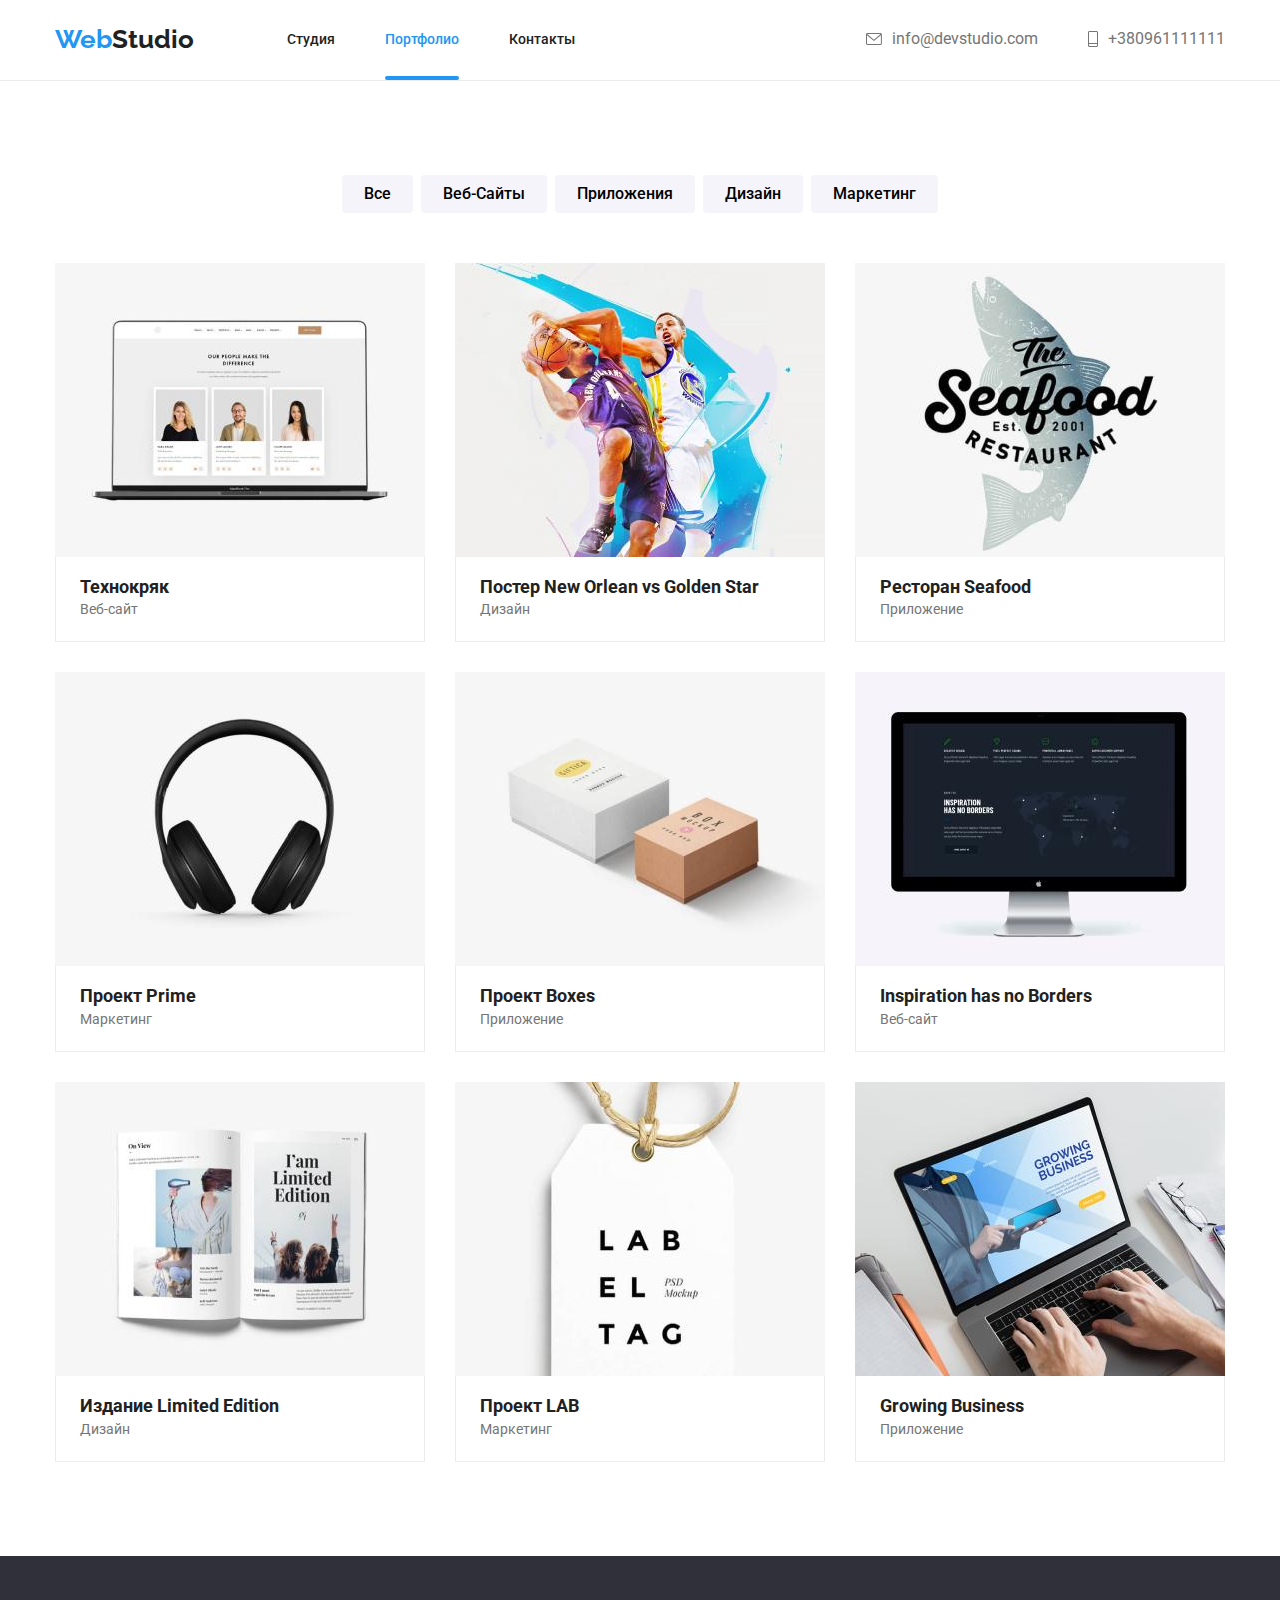
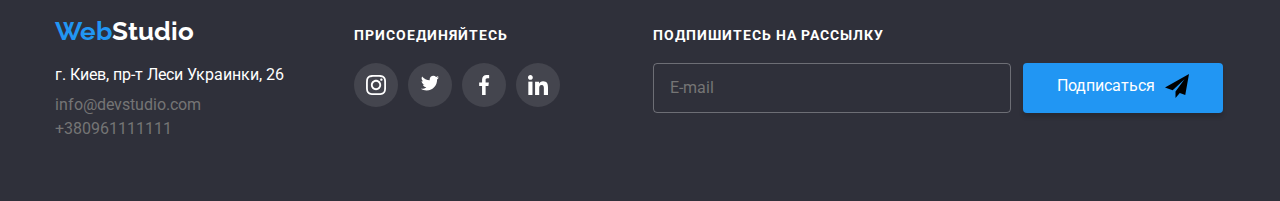
==== portfolio.html @ ad700676 "dz_6" ====
<!DOCTYPE html>
<html lang="en">
<head>
    <meta charset="UTF-8">
    <meta name="viewport" content="width=device-width, initial-scale=1.0">
    <link rel="stylesheet" type="text/css" href="./css/modern-normalize.css">
    <link rel="preconnect" href="https://fonts.gstatic.com">
    <link href="https://fonts.googleapis.com/css2?family=Raleway:wght@700&display=swap" rel="stylesheet">
    <link rel="preconnect" href="https://fonts.gstatic.com">
    <link href="https://fonts.googleapis.com/css2?family=Raleway:wght@700&family=Roboto:wght@400;500;700;900&display=swap" rel="stylesheet">
    <link rel="stylesheet" type="text/css" href="./css/style.css">
    <title>Portfolio</title>
</head>
<body>
    <header class="header">
        <div class="container header-block">
            <nav class="header-nav">
                <a class="logo" href="./index.html"><span class="logo-color">web</span>Studio</a>
                <ul class="menu">
                    <li class="menu-item"><a class="menu-link" href="./index.html">студия</a></li>
                    <li class="menu-item"><a class="menu-link current" href="./portfolio.html">портфолио</a></li>
                    <li class="menu-item"><a class="menu-link" href="#contacts">контакты</a></li>
                </ul>
            </nav>
            <ul class="contact">
                <li class="contact-item">
                    <a class="contact-link" href="mailto:info@devstudio.com">
                        <svg class="icon-contact" width="16" height="12">
                            <use href="./images/sprite.svg#icon-envelope"></use>
                        </svg>
                        info@devstudio.com
                    </a>
                </li>
                <li class="contact-item">
                    <a class="contact-link" href="tel:+380961111111">
                        <svg class="icon-contact" width="10" height="16">
                            <use href="./images/sprite.svg#icon-phone"></use>
                        </svg>
                        +380961111111
                    </a>
                </li>
            </ul>
        </div>
    </header>
    <main>
        <section class="section">
            <div class="container">
                <h1 class="title-none"></h1>
                <ul class="filter">
                    <li class="filter-option">
                        <button class="filter-button" type="button">все</button>
                    </li>
                    <li class="filter-option">
                        <button class="filter-button" type="button">веб-сайты</button>
                    </li>
                    <li class="filter-option">
                        <button class="filter-button" type="button">
                            приложения
                        </button>
                    </li>
                    <li class="filter-option">
                        <button class="filter-button" type="button">дизайн</button>
                    </li>
                    <li class="filter-option">
                        <button class="filter-button" type="button">маркетинг</button>
                    </li>
                </ul>
                <ul class="all-portfolio">
                    <li class="portfolio-item">
                        <article class="card">
                            <a class="card-link" href="#">
                                <div class="block-hidden">
                                    <div class="thumb-block">
                                        <img src="./images/Технокряк.jpg" width="370" height="294" alt="Технокряк">
                                    </div>
                                </div>
                                <div class="card-content">
                                    <h2 class="h4">Технокряк</h2>
                                    <p class="text program-type">Веб-сайт</p>
                                </div>
                            </a>
                        </article>
                    </li>
                    <li class="portfolio-item">
                        <article class="card">
                            <a href="#" class="card-link">
                                <div class="block-hidden">
                                    <div class="thumb-block">
                                        <img src="./images/New_Orlean_vs_Golden_Star.jpg" width="370" height="294" alt="дизайн New_Orlean_vs_Golden_Star">
                                    </div>
                                </div>
                                <div class="card-content">
                                    <h2 class="h4">Постер New Orlean vs Golden Star</h2>
                                    <p class="text program-type">Дизайн</p>
                                </div>
                            </a>
                        </article>
                    </li>
                    <li class="portfolio-item">
                        <article class="card">
                            <a href="#" class="card-link">
                                <div class="block-hidden">
                                    <div class="thumb-block">
                                        <img src="./images/Seafood.jpg" width="370" height="294" alt="Ресторан Seafoodк">
                                    </div>
                                </div>
                                <div class="card-content">
                                    <h2 class="h4">Ресторан Seafood</h2>
                                    <p class="text program-type">Приложение</p>
                                </div>
                            </a>
                        </article>
                    </li>
                    <li class="portfolio-item">
                        <article class="card">
                            <a href="#" class="card-link">
                                <div class="block-hidden">
                                    <div class="thumb-block">
                                        <img src="./images/prime.jpg" width="370" height="294" alt="Проект prime">
                                    </div>
                                </div>
                                <div class="card-content">
                                    <h2 class="h4">Проект Prime</h2>
                                    <p class="text program-type">Маркетинг</p>
                                </div>
                            </a>
                        </article>
                    </li>
                    <li class="portfolio-item">
                        <article class="card">
                            <a href="#" class="card-link">
                                <div class="block-hidden">
                                    <div class="thumb-block">
                                        <img src="./images/boxes.jpg" width="370" height="294" alt="Проект Boxes">
                                    </div>
                                </div>
                                <div class="card-content">
                                    <h2 class="h4">Проект Boxes</h2>
                                    <p class="text program-type">Приложение</p>
                                </div>
                            </a>
                        </article>
                    </li>
                    <li class="portfolio-item">
                        <article class="card">
                            <a href="#" class="card-link">
                                <div class="block-hidden">
                                    <div class="thumb-block">
                                        <img src="./images/inspiration_has_no_Borders.jpg" width="370" height="294" alt="сайт inspiration has no Borders">
                                    </div>
                                </div>
                                <div class="card-content">
                                    <h2 class="h4">Inspiration has no Borders</h2>
                                    <p class="text program-type">Веб-сайт</p>
                                </div>
                            </a> 
                        </article>
                    </li>
                    <li class="portfolio-item">
                        <article class="card">
                            <a href="#" class="card-link">
                                <div class="block-hidden">
                                    <div class="thumb-block">
                                        <img src="./images/Limited_Edition.jpg" width="370" height="294" alt="Издание Limited Edition">
                                    </div>
                                </div>
                                <div class="card-content">
                                    <h2 class="h4">Издание Limited Edition</h2>
                                    <p class="text program-type">Дизайн</p>
                                </div>
                            </a>
                        </article>
                    </li>
                    <li class="portfolio-item">
                        <article class="card">
                            <a href="#" class="card-link">
                                <div class="block-hidden">
                                    <div class="thumb-block">
                                        <img src="./images/lab.jpg" width="370" height="294" alt="Проект LAB">
                                    </div>
                                </div>
                                <div class="card-content">
                                    <h2 class="h4">Проект LAB</h2>
                                    <p class="text program-type">Маркетинг</p>
                                </div>
                            </a>
                        </article>
                    </li>
                    <li class="portfolio-item">
                        <article class="card">
                            <a href="#" class="card-link">
                                <div class="block-hidden"> 
                                    <div class="thumb-block">
                                        <img src="./images/Growing_business.jpg" width="370" height="294" alt="Приложение Growing business">
                                    </div>
                                </div>
                                <div class="card-content">
                                    <h2 class="h4">Growing Business</h2>
                                <p class="text program-type">Приложение</p>
                                </div>
                            </a>
                        </article>
                    </li>
                </ul>
            </div> 
        </section>
    </main>
    <footer class="footer">
        <div class="container row">
            <div class="footer-info">
                <a class="logo logo-footer" href="index.html"><span class="logo-color">web</span>Studio</a>
                <address class="address" id="contacts">
                    <p class="address-current">г. Киев, пр-т Леси Украинки, 26</p>
                    <ul class="contact contact-footer">
                        <li class="footer-item">
                            <a class="footer-contact-link" href="mailto:info@devstudio.com">info@devstudio.com</a>
                        </li>
                        <li class="footer-item">
                            <a class="footer-contact-link" href="tel:+380961111111">+380961111111</a>
                        </li>
                    </ul>
                </address>
            </div>
            <div class="footer-social">
                <h3 class="h3 h3-footer">присоединяйтесь</h3>
                <ul class="link-social">
                    <li class="social-item footer-social-item">
                        <a class="social-link" href="#">
                            <svg class="footer-social-logo" width="20" height="20">
                                <use href="./images/sprite.svg#icon-instagram"></use>
                            </svg>
                        </a>
                    </li>
                    <li class="social-item footer-social-item">
                        <a class="social-link" href="#">
                            <svg class="footer-social-logo" width="20" height="16.25">
                                <use href="./images/sprite.svg#icon-twitter"></use>
                            </svg>
                        </a>
                    </li>
                    <li class="social-item footer-social-item">
                        <a class="social-link" href="#">
                            <svg class="footer-social-logo" width="20" height="20">
                                <use href="./images/sprite.svg#icon-facebook"></use>
                            </svg>
                        </a>
                    </li>
                    <li class="social-item footer-social-item">
                        <a class="social-link" href="#">
                            <svg class="footer-social-logo" width="20" height="20">
                                <use href="./images/sprite.svg#icon-linkedin"></use>
                            </svg>
                        </a>
                    </li>
                </ul>
            </div>
            <div class="footer-form">
                <h3 class="h3 h3-footer">Подпишитесь на рассылку</h3>
                <div class="footer-form-block">
                    <label>
                        <input class="input-style" type="email" name="email-footer" placeholder="E-mail">
                    </label>
                    <button type="submit" class="footer-form-button">
                        <p class="button-title">Подписаться</p>
                        <svg class="icond-send" width="24" height="24">
                            <use href="./images/icons.svg#icon-icon-send"></use>
                        </svg>
                    </button>
                </div>
            </div>
        </div>
    </footer>
    <script src="./js/modal.js"></script>
</body>
</html>
---- css/style.css ----
:root {
    --color-text:#212121;
    --color-hover:#2196F3;
    --color-silver:#757575;
    --color-white:#ffffff;
    --color-svg:#AFB1B8;
}

body {
    font-family: 'Roboto';
    background: #ffffff;
    color: var(--color-text);
    margin: 0;
    padding: 0;
    margin: 0;
}

.container {
    max-width: 1200px;
    margin: 0 auto;
    padding: 0 15px;
}

/*header*/

.header {
    padding: 24px 0 25px 0;
    border-bottom: 1px solid #ECECEC;
}

.header-block {
    display: flex;
    justify-content: space-between;
}

.logo {
    font-family: 'Raleway';
    font-weight: 700;
    font-size: 26px;
    line-height: 30.52px;
    text-transform: capitalize;
    color:var(--color-text);
    text-decoration: none;
    margin-right: 93px;
}

.logo .logo-color {
    color:var(--color-hover);
}

.header-nav {
    display: flex;
    align-items: center;
}

.menu {
    display: flex;
}

.menu .menu-link.current {
    color:var(--color-hover);
}

.current:after {
    content:'';
    position: absolute;
    width: 100%;
    height: 4px;
    border-radius:2px;
    background-color:var(--color-hover);
    bottom: -32px;
    right: 0;
}

.menu-link {
    font-weight: 500;
    font-size: 14px;
    text-transform: capitalize;
    color: var(--color-text);
    text-decoration: none;
    transition: color 250ms cubic-bezier(0.4, 0, 0.2, 1);
}

.menu-link:hover,
.menu-link:focus {
    color:var(--color-hover);
}

.menu-item {
    margin-right: 50px;
    position: relative;
}

.menu-item:nth-child(3) {
    margin-right: 0;
}

.contact {
    display: flex;
    align-items: center;
    padding: 0;
}

.contact-link {
    color:var(--color-silver);
    fill: var(--color-silver);
    display: flex;
    align-items:center;
    transition: color 250ms cubic-bezier(0.4, 0, 0.2, 1),fill 250ms cubic-bezier(0.4, 0, 0.2, 1);
}

.contact-item:nth-child(1){
    margin-right: 50px;
}

.icon-contact {
    margin: 0 10px 0 0;
    transition: color 250ms cubic-bezier(0.4, 0, 0.2, 1),fill 250ms cubic-bezier(0.4, 0, 0.2, 1);
}

.contact-link:hover,
.contact-link:focus,
.icon-contact:hover,
.icon-contact:focus {
    color:var(--color-hover);
    fill: var(--color-hover); 
}

/*main*/

.section {
    padding: 94px 0;
}

.slider {
    max-width: 1600px;
    margin: 0 auto;
    background-image:
    linear-gradient(
        rgba(47, 48, 58, 0.4),
        rgba(47, 48, 58, 0.4)
        ),
    url(../images/background.jpg);
    background-position: center;
    background-repeat: no-repeat;
    text-align: center;
    padding: 200px 0;
}

.order-service {
    background: #2196F3;
    color: #ffffff;
    font-weight: 700;
    font-size: 16px;
    line-height: 30px;
    padding: 10px 32px;
    border-radius: 4px;
    border: none;
    cursor: pointer;
}

.title-none {
    visibility: hidden;
}

.h1 {
    font-weight: 900;
    text-transform: uppercase;
    color:var(--color-white);
    font-size: 44px;
    margin-bottom: 30px;
    line-height: 60px;
}

.h2 {
    font-weight: 700;
    font-size: 36px;
    color:var(--color-text);
    text-align: center;
    margin-bottom: 50px;
}

.h3 {
    margin-bottom: 10px;
    font-size: 14px;
    font-weight: 700;
    color:var(--color-text);
    text-transform: uppercase;
}

.h4 {
    font-weight: 700;
    color:var(--color-text);
    font-size: 18px;
}

.warranty {
    display: flex;
    justify-content: space-between;
}

.waranty-advantage {
    max-width: 270px;
    letter-spacing: 0.04em;
    margin: 0;
}

.icons-advantage {
    background: #F5F4FA;
    text-align: center;
    padding:25px 0 25px 0;
    border-radius: 4px;
    margin-bottom: 30px;
}
.diagram {
    padding:33.2px 0 33.11px 0;
}

.main-team {
    background:#F5F4FA;
}

.services {
    padding-top:0;
}

.services-img {
    display: flex;
    justify-content: space-between;
}

.services-item {
    position: relative;
}

.services-text {
    position: absolute;
    bottom: 0;
    margin: 0;
    width: 100%;
    padding: 27px 0;
    text-align: center;
    text-transform: uppercase;
    letter-spacing: 0.03em;
    color:#ffffff;
    font-size: 14px;
    background: rgba(47, 48, 58, 0.8);
}

.link-social {
    display: flex;
    justify-content: center;
    margin-top: 10px;
    fill:#ffffff;
}

.social-item {
    border-radius:50%;
    margin-right: 10px;
}

.social-link {
    display: block;
    padding: 12px;
    border-radius:50%;
    cursor: pointer;
    transition: background-color 250ms cubic-bezier(0.4, 0, 0.2, 1);
}

.social-logo {
    fill:#AFB1B8;
    display: block; 
    transition: fill 250ms cubic-bezier(0.4, 0, 0.2, 1); 
}

.social-link:hover,
.social-link:focus {
    background-color:var(--color-hover);
}

.social-link:hover .social-logo,
.social-link:focus .social-logo{
    display: block;
    fill: #ffffff;
}

.our-team {
    background:#F5F4FA;
}
.team-block {
    display: flex;
    justify-content: space-between;
}

.specialist {
    background:#ffffff;
    text-align: center;
    box-shadow: 0px 1px 3px rgba(0, 0, 0, 0.12), 0px 1px 1px rgba(0, 0, 0, 0.14), 0px 2px 1px rgba(0, 0, 0, 0.2);
    border-radius: 0px 0px 4px 4px;
}

.specialist-block {
    padding: 30px 0;
}

.team {
    text-transform: capitalize;
}

.text {
    font-size:14px;
    Line-height:24px;
    margin: 0;
    color:var(--color-silver);
}

.logo-company {
    display: inline-flex;
}

.company-link {
    display: block;
    margin-right: 29px;
    padding: 16px 31px;
    border: 1px solid #AFB1B8;
    border-radius: 4px;
    fill: var(--color-svg);
    cursor: pointer;
    transition: background-color 250ms cubic-bezier(0.4, 0, 0.2, 1),border-color 250ms cubic-bezier(0.4, 0, 0.2, 1);
}

.company-link:hover,
.company-link:focus {
    border-color: var(--color-hover);
}

.company-logo {
    fill: var(--color-svg);
    transition: fill 250ms cubic-bezier(0.4, 0, 0.2, 1);    
}

.company-link:hover .company-logo,
.company-link:focus .company-logo {
    display: inline-block;
    fill:var(--color-hover);
}

.company-link:nth-child(6) {
    margin: 0;
}

/*portfolio*/

.filter {
    display: flex;
    justify-content: center;
    margin-bottom: 50px;
}

.filter-option {
    margin-right:8px;
}

.filter-option:nth-child(5) {
    margin: 0;
}

.filter-button {
    font-weight: 500;
    font-size: 16px;
    padding: 6px 22px;
    line-height: 26px;
    letter-spacing: 3%;
    background-color: #F5F4FA;
    border-radius: 4px;
    border: none;
    text-transform: capitalize;
    cursor: pointer;
    transition: background-color 250ms cubic-bezier(0.4, 0, 0.2, 1),color 250ms cubic-bezier(0.4, 0, 0.2, 1);
}

.filter-button:hover,
.filter-button:focus {
    background: #2196F3;
    color: #ffffff;
    transition: background-color 250ms cubic-bezier(0.4, 0, 0.2, 1);
    box-shadow: 0px 3px 1px rgba(0, 0, 0, 0.1), 0px 1px 2px rgba(0, 0, 0, 0.08), 0px 2px 2px rgba(0, 0, 0, 0.12);
}

.all-portfolio {
    display: flex;
    flex-wrap: wrap;
    margin:-30px 0 0 -30px;
}

.all-portfolio .portfolio-item {
    flex-basis: calc(100% / 3 - 30px);
}

.portfolio-item {
    margin: 30px 0 0 30px;
}

.block-hidden {
    overflow: hidden;
}

.thumb-block {
    position: relative;
}

.thumb-block::before {
    display: inline-block;
    position: absolute;
    content: 'Технокряк это современная площадка распространения коронавируса.Компании используют эту платформу для цифрового шпионажа и атак на защищённыесервера конкурентов.';
    width: 100%;
    height: 100%;
    background: rgba(33, 150, 243, 0.9);
    opacity: 0;
    transform: translateY(100%);
    transition: transform 250ms cubic-bezier(0.4, 0, 0.2, 1);
    top: 0;
    left: 0;
    margin: 0;
    font-size: 18px;
    line-height: 28px;
    letter-spacing: 0.03em;
    color:var(--color-white);
    padding: 65px 24px;
    text-align: left;
}

.card-link:hover .thumb-block::before,
.card-link:focus .thumb-block::before {
    transform: translateY(0%);
    opacity: 1;
}

.card-link:hover,
.card-link:focus {
    display: block;
    cursor: pointer;
    box-shadow: 0px 1px 1px rgba(0, 0, 0, 0.12), 0px 4px 4px rgba(0, 0, 0, 0.06), 1px 4px 6px rgba(0, 0, 0, 0.16);
}

.card-content {
    border: solid #ECECEC;
    border-width: 0 1px 1px 1px;
    transition: border-color 250ms cubic-bezier(0.4, 0, 0.2, 1);
    padding:20px 24px; 
}

/*footer*/

.footer {
    background:#2F303A;
    padding: 60px 0;
}

.row {
    display: flex;
    align-items:baseline;
}

.logo-footer {
    margin: 0;
    color:#ffffff;
}

.address {
    font-style: normal;
    margin-top: 20px;
}

.address-current {
    margin: 0;
    color:var(--color-white);
}

.contact-footer {
    display: block;
    line-height: 24px;
    margin-top: 9px;
}

.footer-contact-link {
    color:var(--color-silver);
}

.footer-contact-link:hover,
.footer-contact-link:focus {
    color:var(--color-hover);
}

.footer-social {
    margin-left: 70px;
}

.footer-social-logo {
    fill:#ffffff;
    display: block;  
}

.h3-footer {
    color:#ffffff;
    letter-spacing: 1px;
    margin-bottom: 20px;
}

.footer-social-item {
    background-color: #44454e;
    border-radius:50%;
    margin-right: 10px;
    fill: #ffffff;
}

.footer-social-item:nth-child(4) {
    margin-right: 0;
}

.footer-form {
    margin-left: 93px;
}

.footer-form-block {
    display: flex;
}

.input-style {
    width: 358px;
    height: 50px;
    border: 1px solid rgba(255, 255, 255, 0.3);
    border-radius:4px;
    background:transparent;
    padding-left: 16px;
}

.input-style:focus {
    color:var(--color-white);
}

.footer-form-button {
    display: flex;
    margin-left: 12px;
    background:var(--color-hover);
    color:var(--color-white);
    font-size: 16px;
    box-shadow: 0px 4px 4px rgba(0, 0, 0, 0.15);
    border-radius: 4px;
    border: none;
    text-transform: capitalize;
    cursor: pointer;
}

.button-title {
    margin: 0;
    padding:13px 0 13px 28px;
}

.icond-send {
    margin: 10px 28px 10px 10px;
}
/*modal*/
.backdrop {
    position: fixed;
    top: 0;
    left: 0;
    width: 100%;
    height: 100%;
    background: rgba(0, 0, 0, 0.2);
    transition: opacity 250ms cubic-bezier(0.4, 0, 0.2, 1);
}

.backdrop.is-hidden {
    opacity: 0;
    pointer-events: none;
    visibility: hidden;
}

.modal {
    position: absolute;
    top: 50%;
    left: 50%;
    transform:translate(-50%, -50%);
    width: 528px;
    height: 581px;
    border-radius: 4px;
    background:#ffffff;
    box-shadow: 0px 1px 3px rgba(0, 0, 0, 0.12), 0px 1px 1px rgba(0, 0, 0, 0.14), 0px 2px 1px rgba(0, 0, 0, 0.2);
}

.close-modal {
    position: absolute;
    right: 8px;
    top: 8px;
    border: 1px solid var(--color-svg);
    border-radius:50%;
    padding: 9px 9px 10px 10px;
    background-color:transparent;
    cursor: pointer;
}

.form-title {
    margin: 40px 39px 0 41px;
    text-align: center;
    font-weight: bold;
    font-size: 21.44px;
}

.text-modal {
    font-size: 12px;
    color:var(--color-silver);
    margin-top: 10px;
}

.contact-form:focus {
    border: var(--color-hover);
}

.modal-form-block:focus-within .modal-logo {
    fill: var(--color-hover);
    
}

.modal-logo {
    fill: var(--color-text);
    position: absolute;
    margin: 14px 15px;
    transition:fill  250ms cubic-bezier(0.4, 0, 0.2, 1);
}

.contact-form {
    width: 100%;
    height: 40px;
    padding-left: 42px;
    border: 1px solid rgba(33, 33, 33, 0.2);
    border-radius: 4px;
    transition: border-color 250ms cubic-bezier(0.4, 0, 0.2, 1);
}

form {
    position: relative;
    margin: 0 39px 0 41px;
}

textarea {
    width: 100%;
    height: 120px;
    resize: none;
    padding: 12px 16px;
    border: 1px solid rgba(33, 33, 33, 0.2);
    border-radius: 4px;
    transition: border-color 250ms cubic-bezier(0.4, 0, 0.2, 1);
}

textarea:focus {
    border-color: var(--color-hover);
}
/*//////////////////////////////////////*/
.checkbox {
    -webkit-appearance: none;
    -moz-appearance: none;
    appearance: none;
    position: absolute;
}

.check-label {
    display: flex;
    justify-content: center;
    padding: 20px 0 30px 0;
    align-items:center;
}

.icon-check {
    display: inline-block;
    width: 16px;
    height: 15px;
    border: 1px solid var(--color-text);
    border-radius:4px;
}

.checkbox:checked + .icon-check {
    border-color:transparent;
    background-image:url('../images/icon_check.svg');
    fill: var(--color-white);
    background-size: contain;
    background-origin: border-box;
}


.chek-text {
    font-size: 14px;
    margin:0 0 0 7px;
    color:var(--color-silver);
}





/*/////////////////////////////////////////*/
.send-form {
    display: block;
    margin: 0 auto;
    text-align: center;
}

.conditions {
    color:var(--color-hover);
    border-bottom:1px solid var(--color-hover);
}
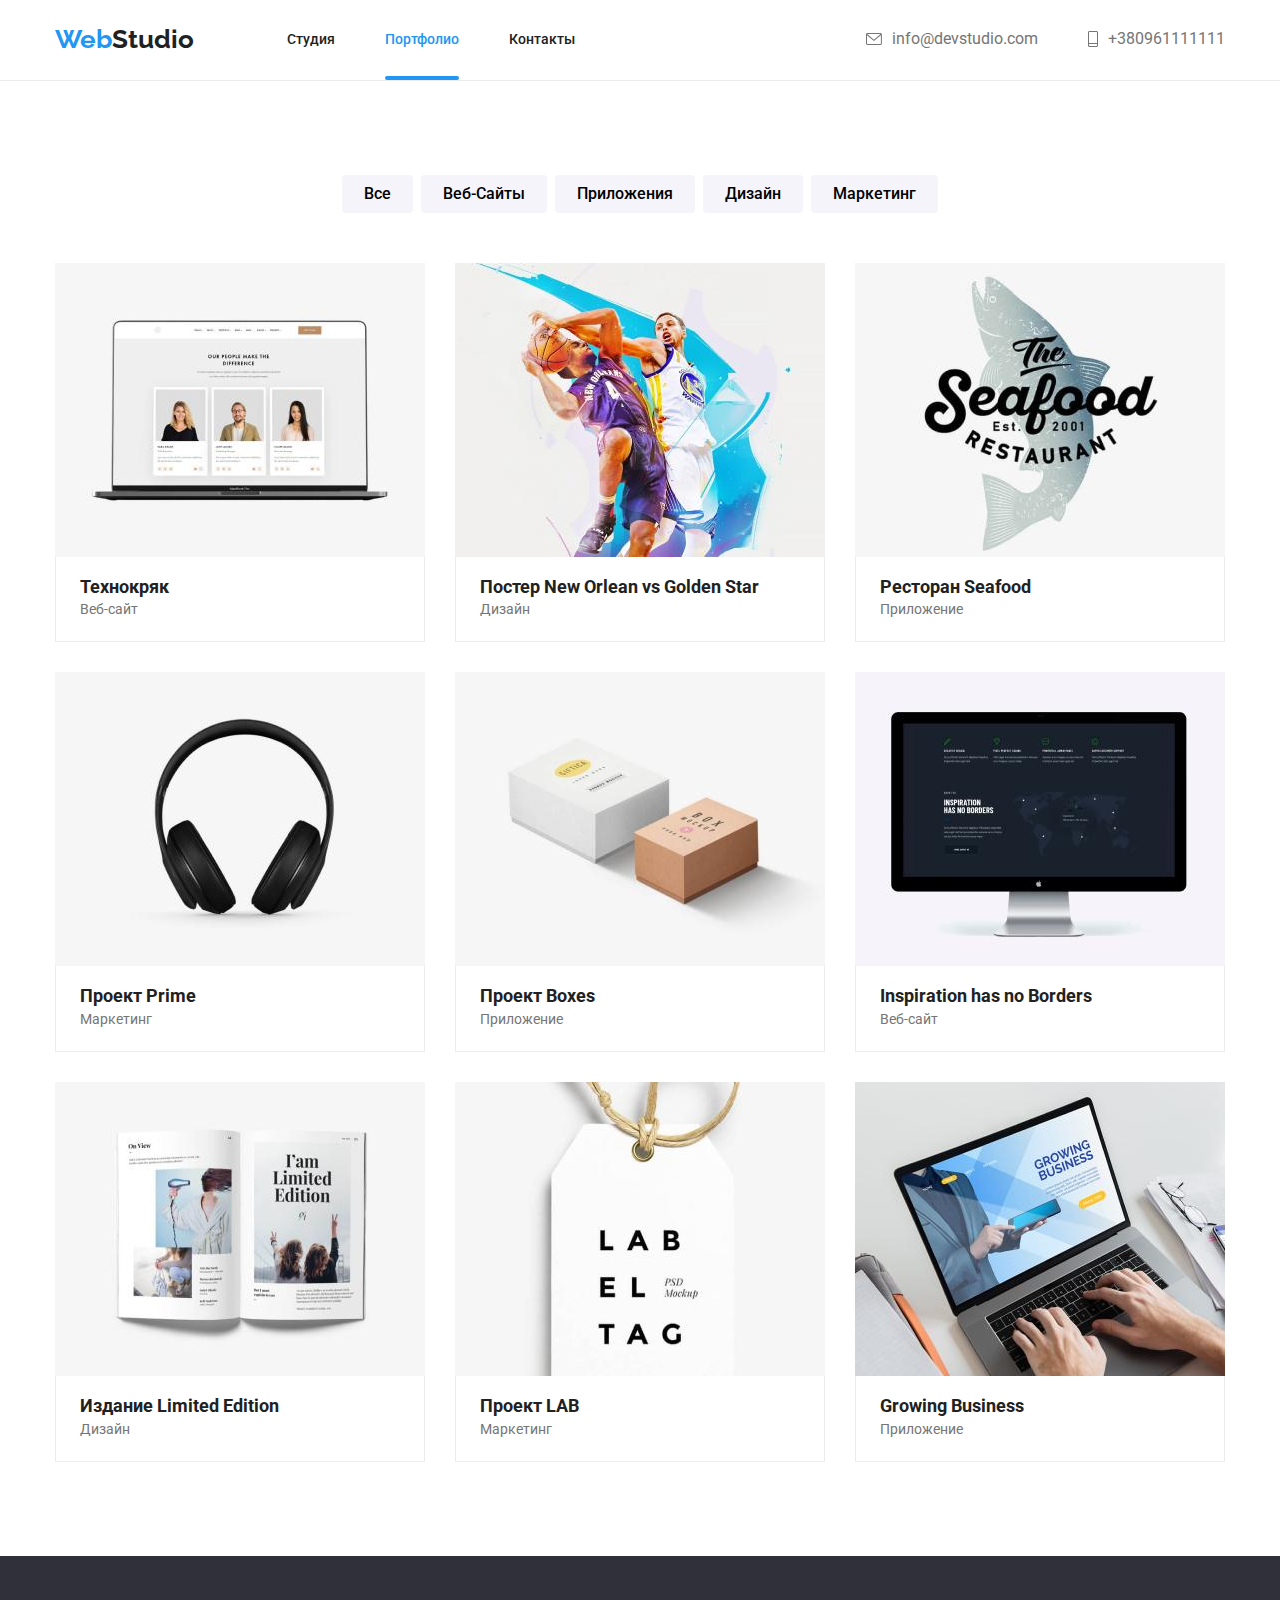
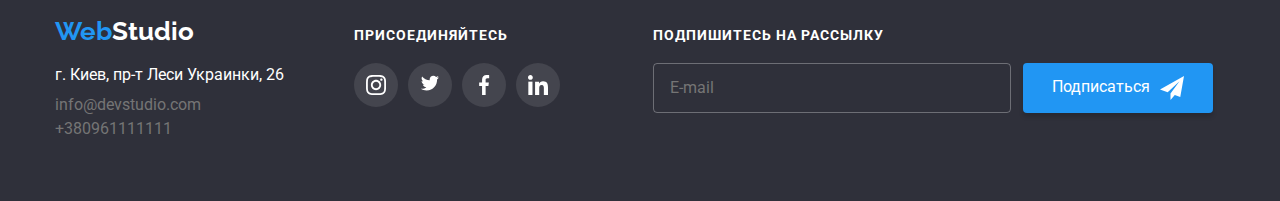
==== commit 1e07ab83: "dz_6_fics" ====
--- a/portfolio.html
+++ b/portfolio.html
@@ -254,20 +254,20 @@
                     </li>
                 </ul>
             </div>
-            <div class="footer-form">
-                <h3 class="h3 h3-footer">Подпишитесь на рассылку</h3>
+            <form class="footer-form">
+                <p class="h3 h3-footer">Подпишитесь на рассылку</p>
                 <div class="footer-form-block">
                     <label>
                         <input class="input-style" type="email" name="email-footer" placeholder="E-mail">
                     </label>
                     <button type="submit" class="footer-form-button">
-                        <p class="button-title">Подписаться</p>
+                        Подписаться
                         <svg class="icond-send" width="24" height="24">
                             <use href="./images/icons.svg#icon-icon-send"></use>
                         </svg>
                     </button>
                 </div>
-            </div>
+            </form>
         </div>
     </footer>
     <script src="./js/modal.js"></script>
--- a/css/style.css
+++ b/css/style.css
@@ -106,7 +106,7 @@
     fill: var(--color-silver);
     display: flex;
     align-items:center;
-    transition: color 250ms cubic-bezier(0.4, 0, 0.2, 1),fill 250ms cubic-bezier(0.4, 0, 0.2, 1);
+    transition: color 250ms cubic-bezier(0.4, 0, 0.2, 1);
 }
 
 .contact-item:nth-child(1){
@@ -115,7 +115,7 @@
 
 .icon-contact {
     margin: 0 10px 0 0;
-    transition: color 250ms cubic-bezier(0.4, 0, 0.2, 1),fill 250ms cubic-bezier(0.4, 0, 0.2, 1);
+    transition:fill 250ms cubic-bezier(0.4, 0, 0.2, 1);
 }
 
 .contact-link:hover,
@@ -490,6 +490,7 @@
 .footer-contact-link:hover,
 .footer-contact-link:focus {
     color:var(--color-hover);
+    transition: color 250ms cubic-bezier(0.4, 0, 0.2, 1);
 }
 
 .footer-social {
@@ -540,6 +541,8 @@
 }
 
 .footer-form-button {
+    padding: 10px 29px;
+    align-items: center;
     display: flex;
     margin-left: 12px;
     background:var(--color-hover);
@@ -558,7 +561,8 @@
 }
 
 .icond-send {
-    margin: 10px 28px 10px 10px;
+    margin-left: 10px;
+    fill: var(--color-white);
 }
 /*modal*/
 .backdrop {
@@ -578,6 +582,7 @@
 }
 
 .modal {
+    padding: 40px;
     position: absolute;
     top: 50%;
     left: 50%;
@@ -595,37 +600,43 @@
     top: 8px;
     border: 1px solid var(--color-svg);
     border-radius:50%;
-    padding: 9px 9px 10px 10px;
+    padding: 5px 9px;
     background-color:transparent;
     cursor: pointer;
+    transition:fill  250ms cubic-bezier(0.4, 0, 0.2, 1);
+}
+
+.close-modal:hover ,
+.close-modal:focus {
+    fill: var(--color-hover);
 }
 
 .form-title {
-    margin: 40px 39px 0 41px;
     text-align: center;
     font-weight: bold;
     font-size: 21.44px;
 }
 
-.text-modal {
-    font-size: 12px;
-    color:var(--color-silver);
-    margin-top: 10px;
-}
-
 .contact-form:focus {
     border: var(--color-hover);
 }
 
+.modal-form-block {
+    margin-top: 4px;
+    position: relative;
+    display: block;
+}
+
 .modal-form-block:focus-within .modal-logo {
     fill: var(--color-hover);
-    
 }
 
 .modal-logo {
+    position: absolute;
+    top: 50%;
+    left: 12px;
+    transform: translateY(-50%);
     fill: var(--color-text);
-    position: absolute;
-    margin: 14px 15px;
     transition:fill  250ms cubic-bezier(0.4, 0, 0.2, 1);
 }
 
@@ -640,10 +651,25 @@
 
 form {
     position: relative;
-    margin: 0 39px 0 41px;
-}
-
-textarea {
+}
+
+.modal-form {
+    margin-top: 12px;
+}
+
+.modal-label {
+    display: block;
+    margin-bottom:10px;
+    font-size: 12px;
+    color:var(--color-silver);
+}
+
+.modal-label:nth-child(4) {
+    margin-bottom: 20px;
+}
+
+.contact-form-text {
+    margin-top: 4px;
     width: 100%;
     height: 120px;
     resize: none;
@@ -656,7 +682,7 @@
 textarea:focus {
     border-color: var(--color-hover);
 }
-/*//////////////////////////////////////*/
+
 .checkbox {
     -webkit-appearance: none;
     -moz-appearance: none;
@@ -667,8 +693,12 @@
 .check-label {
     display: flex;
     justify-content: center;
-    padding: 20px 0 30px 0;
+    margin-bottom: 30px;
     align-items:center;
+}
+
+.check-label:hover {
+    cursor: pointer;
 }
 
 .icon-check {
@@ -694,11 +724,6 @@
     color:var(--color-silver);
 }
 
-
-
-
-
-/*/////////////////////////////////////////*/
 .send-form {
     display: block;
     margin: 0 auto;
@@ -708,4 +733,4 @@
 .conditions {
     color:var(--color-hover);
     border-bottom:1px solid var(--color-hover);
-}+}
